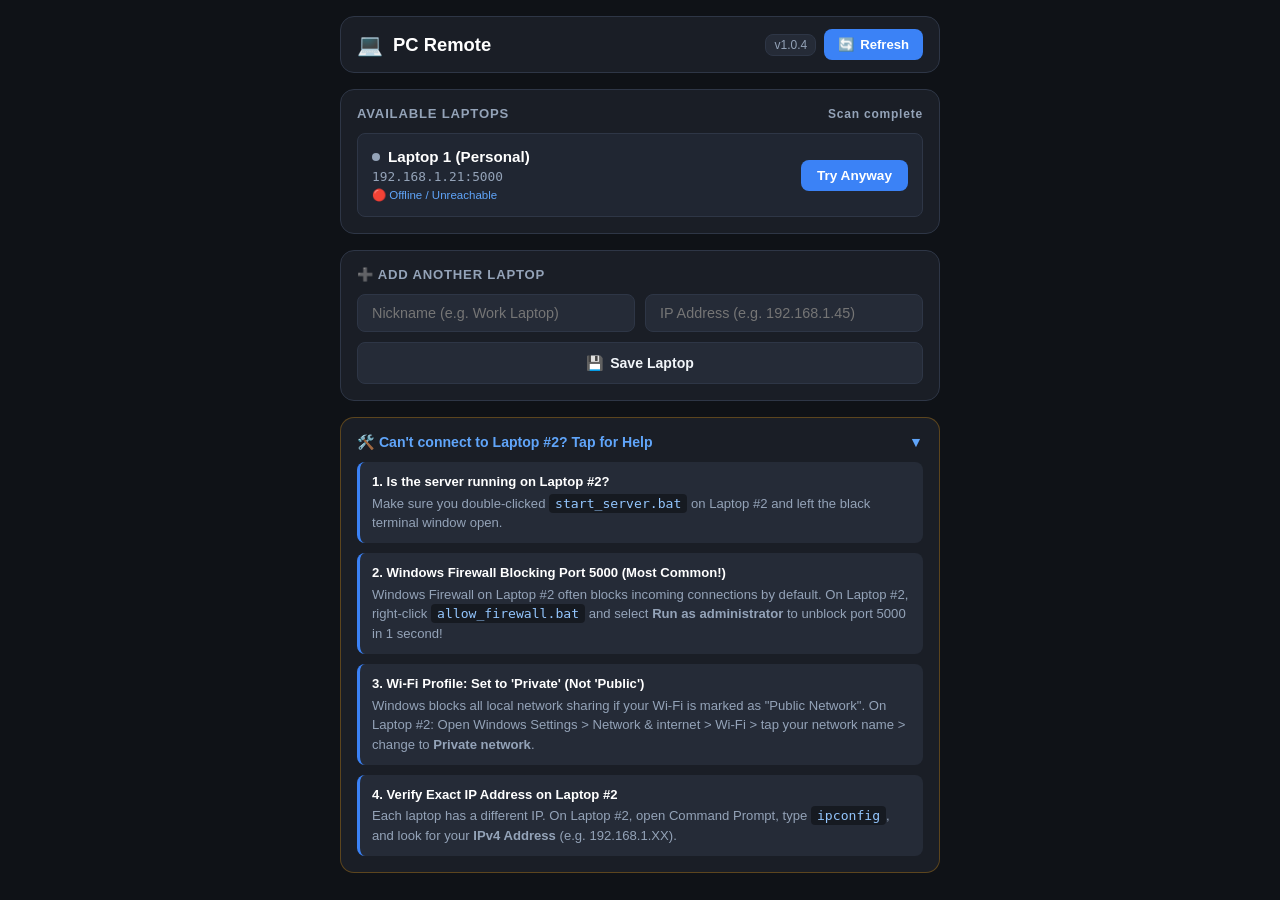
==== android_client/app/src/main/assets/index.html @ 645308ea "Add Connection Hub Dashboard with live status and refresh, plus allow_firewall.bat for easy multi-la" ====
<!DOCTYPE html>
<html lang="en">
<head>
  <meta charset="UTF-8">
  <meta name="viewport" content="width=device-width, initial-scale=1.0, maximum-scale=1.0, user-scalable=no, viewport-fit=cover">
  <title>PC Remote - Connection Hub</title>
  <style>
    :root {
      --bg-primary: #0f1217;
      --bg-secondary: #1a1e26;
      --bg-tertiary: #252b37;
      --bg-card: #202632;
      --text-main: #f1f5f9;
      --text-muted: #94a3b8;
      --accent: #3b82f6;
      --accent-hover: #2563eb;
      --accent-glow: rgba(59, 130, 246, 0.35);
      --success: #10b981;
      --danger: #ef4444;
      --warning: #f59e0b;
      --border: #2e3646;
      --radius-sm: 8px;
      --radius-md: 14px;
      --radius-lg: 20px;
      --font: -apple-system, BlinkMacSystemFont, "Segoe UI", Roboto, sans-serif;
    }

    * {
      box-sizing: border-box;
      margin: 0;
      padding: 0;
      -webkit-tap-highlight-color: transparent;
      user-select: none;
    }

    body {
      font-family: var(--font);
      background-color: var(--bg-primary);
      color: var(--text-main);
      min-height: 100vh;
      display: flex;
      flex-direction: column;
      padding: 16px;
    }

    .container {
      max-width: 600px;
      margin: 0 auto;
      width: 100%;
      display: flex;
      flex-direction: column;
      gap: 16px;
    }

    /* Header */
    .header {
      display: flex;
      align-items: center;
      justify-content: space-between;
      padding: 12px 16px;
      background: var(--bg-secondary);
      border: 1px solid var(--border);
      border-radius: var(--radius-md);
    }

    .brand {
      display: flex;
      align-items: center;
      gap: 10px;
    }

    .brand h1 {
      font-size: 1.15rem;
      font-weight: 700;
      color: #fff;
    }

    .badge-version {
      font-size: 0.75rem;
      padding: 3px 8px;
      background: var(--bg-tertiary);
      border-radius: var(--radius-sm);
      color: var(--text-muted);
      border: 1px solid var(--border);
    }

    .btn-refresh {
      background: var(--accent);
      color: white;
      border: none;
      border-radius: var(--radius-sm);
      padding: 8px 14px;
      font-size: 0.82rem;
      font-weight: 600;
      display: flex;
      align-items: center;
      gap: 6px;
      cursor: pointer;
    }

    .btn-refresh:active {
      transform: scale(0.96);
    }

    /* Cards */
    .card {
      background: var(--bg-secondary);
      border: 1px solid var(--border);
      border-radius: var(--radius-md);
      padding: 16px;
    }

    .card-title {
      font-size: 0.82rem;
      font-weight: 700;
      text-transform: uppercase;
      letter-spacing: 0.8px;
      color: var(--text-muted);
      margin-bottom: 12px;
      display: flex;
      align-items: center;
      justify-content: space-between;
    }

    /* Laptops List */
    .laptops-list {
      display: flex;
      flex-direction: column;
      gap: 10px;
    }

    .laptop-card {
      background: var(--bg-card);
      border: 1px solid var(--border);
      border-radius: var(--radius-sm);
      padding: 14px;
      display: flex;
      align-items: center;
      justify-content: space-between;
      cursor: pointer;
      transition: all 0.2s;
    }

    .laptop-card:active {
      transform: scale(0.98);
    }

    .laptop-card.online {
      border-color: rgba(16, 185, 129, 0.4);
      background: rgba(16, 185, 129, 0.05);
    }

    .laptop-info {
      display: flex;
      flex-direction: column;
      gap: 4px;
    }

    .laptop-name-row {
      display: flex;
      align-items: center;
      gap: 8px;
      font-size: 0.95rem;
      font-weight: 700;
      color: #fff;
    }

    .status-dot {
      width: 8px;
      height: 8px;
      border-radius: 50%;
      background: var(--text-muted);
    }

    .status-dot.online {
      background: var(--success);
      box-shadow: 0 0 8px var(--success);
    }

    .status-dot.checking {
      background: var(--warning);
      animation: pulse 1s infinite;
    }

    @keyframes pulse {
      0% { opacity: 0.4; }
      50% { opacity: 1; }
      100% { opacity: 0.4; }
    }

    .laptop-ip {
      font-size: 0.8rem;
      color: var(--text-muted);
      font-family: monospace;
    }

    .laptop-details {
      font-size: 0.72rem;
      color: #60a5fa;
    }

    .btn-connect {
      background: var(--accent);
      color: white;
      border: none;
      border-radius: var(--radius-sm);
      padding: 8px 16px;
      font-size: 0.85rem;
      font-weight: 600;
      cursor: pointer;
    }

    .btn-connect:disabled {
      background: var(--bg-tertiary);
      color: var(--text-muted);
      cursor: not-allowed;
    }

    .btn-delete {
      background: transparent;
      border: none;
      color: var(--text-muted);
      font-size: 1rem;
      cursor: pointer;
      padding: 6px;
      margin-left: 6px;
    }

    /* Add Form */
    .form-group {
      display: flex;
      flex-direction: column;
      gap: 10px;
    }

    .input-row {
      display: flex;
      gap: 10px;
    }

    .input-field {
      flex: 1;
      background: var(--bg-tertiary);
      border: 1px solid var(--border);
      border-radius: var(--radius-sm);
      padding: 10px 14px;
      color: #fff;
      font-size: 0.9rem;
      outline: none;
    }

    .input-field:focus {
      border-color: var(--accent);
    }

    .btn-add {
      background: var(--bg-tertiary);
      color: var(--text-main);
      border: 1px solid var(--border);
      border-radius: var(--radius-sm);
      padding: 12px;
      font-weight: 600;
      font-size: 0.88rem;
      cursor: pointer;
      display: flex;
      align-items: center;
      justify-content: center;
      gap: 6px;
    }

    .btn-add:active {
      background: var(--accent);
      color: white;
    }

    /* Troubleshooting Accordion */
    .troubleshoot-header {
      display: flex;
      align-items: center;
      justify-content: space-between;
      cursor: pointer;
      font-weight: 600;
      font-size: 0.88rem;
      color: #60a5fa;
    }

    .troubleshoot-content {
      margin-top: 12px;
      display: flex;
      flex-direction: column;
      gap: 10px;
      font-size: 0.82rem;
      color: var(--text-muted);
      line-height: 1.5;
    }

    .step-box {
      background: var(--bg-tertiary);
      border-radius: var(--radius-sm);
      padding: 10px 12px;
      border-left: 3px solid var(--accent);
    }

    .step-title {
      font-weight: 700;
      color: #fff;
      margin-bottom: 2px;
    }

    .code-snippet {
      font-family: monospace;
      background: rgba(0,0,0,0.4);
      padding: 2px 6px;
      border-radius: 4px;
      color: #93c5fd;
    }

    /* Toast */
    .toast {
      position: fixed;
      bottom: 20px;
      left: 50%;
      transform: translateX(-50%);
      background: rgba(26, 30, 38, 0.95);
      border: 1px solid var(--border);
      color: #fff;
      padding: 8px 16px;
      border-radius: 20px;
      font-size: 0.82rem;
      box-shadow: 0 4px 12px rgba(0,0,0,0.5);
      display: none;
      z-index: 999;
    }
  </style>
</head>
<body>

  <div class="container">
    
    <!-- Top Header -->
    <header class="header">
      <div class="brand">
        <span style="font-size: 1.3rem;">💻</span>
        <div>
          <h1>PC Remote</h1>
        </div>
      </div>
      <div style="display: flex; align-items: center; gap: 8px;">
        <span class="badge-version">v1.0.4</span>
        <button id="btnRefreshAll" class="btn-refresh" title="Scan and Test Laptops">
          <span>🔄</span> Refresh
        </button>
      </div>
    </header>

    <!-- Saved Laptops Section -->
    <div class="card">
      <div class="card-title">
        <span>Available Laptops</span>
        <span id="scanStatusText" style="font-size: 0.75rem; text-transform: none; color: var(--text-muted);">Ready</span>
      </div>
      
      <div id="laptopsContainer" class="laptops-list">
        <!-- Rendered by JS -->
      </div>
    </div>

    <!-- Add Laptop Section -->
    <div class="card">
      <div class="card-title">➕ Add Another Laptop</div>
      <div class="form-group">
        <div class="input-row">
          <input type="text" id="inputPcName" class="input-field" placeholder="Nickname (e.g. Work Laptop)">
          <input type="text" id="inputPcIp" class="input-field" placeholder="IP Address (e.g. 192.168.1.45)">
        </div>
        <button id="btnSavePc" class="btn-add">
          <span>💾</span> Save Laptop
        </button>
      </div>
    </div>

    <!-- Interactive Troubleshooting Guide -->
    <div class="card" style="border-color: rgba(245, 158, 11, 0.3);">
      <div id="btnToggleTroubleshoot" class="troubleshoot-header">
        <span>🛠️ Can't connect to Laptop #2? Tap for Help</span>
        <span id="troubleshootArrow">▼</span>
      </div>

      <div id="troubleshootBody" class="troubleshoot-content">
        <div class="step-box">
          <div class="step-title">1. Is the server running on Laptop #2?</div>
          <div>Make sure you double-clicked <span class="code-snippet">start_server.bat</span> on Laptop #2 and left the black terminal window open.</div>
        </div>

        <div class="step-box">
          <div class="step-title">2. Windows Firewall Blocking Port 5000 (Most Common!)</div>
          <div>Windows Firewall on Laptop #2 often blocks incoming connections by default. On Laptop #2, right-click <span class="code-snippet">allow_firewall.bat</span> and select <strong>Run as administrator</strong> to unblock port 5000 in 1 second!</div>
        </div>

        <div class="step-box">
          <div class="step-title">3. Wi-Fi Profile: Set to 'Private' (Not 'Public')</div>
          <div>Windows blocks all local network sharing if your Wi-Fi is marked as "Public Network". On Laptop #2: Open Windows Settings &gt; Network &amp; internet &gt; Wi-Fi &gt; tap your network name &gt; change to <strong>Private network</strong>.</div>
        </div>

        <div class="step-box">
          <div class="step-title">4. Verify Exact IP Address on Laptop #2</div>
          <div>Each laptop has a different IP. On Laptop #2, open Command Prompt, type <span class="code-snippet">ipconfig</span>, and look for your <strong>IPv4 Address</strong> (e.g. 192.168.1.XX).</div>
        </div>
      </div>
    </div>

  </div>

  <div id="toastBox" class="toast"></div>

  <script>
    const DEFAULT_LAPTOPS = [
      { name: "Laptop 1 (Personal)", ip: "192.168.1.21", port: "5000" }
    ];

    function getLaptops() {
      try {
        const raw = localStorage.getItem("pcremote_devices");
        if (raw) return JSON.parse(raw);
      } catch (e) {}
      return DEFAULT_LAPTOPS;
    }

    function saveLaptops(list) {
      localStorage.setItem("pcremote_devices", JSON.stringify(list));
    }

    const container = document.getElementById("laptopsContainer");
    const scanStatusText = document.getElementById("scanStatusText");
    const toastBox = document.getElementById("toastBox");

    function showToast(msg) {
      toastBox.textContent = msg;
      toastBox.style.display = "block";
      setTimeout(() => { toastBox.style.display = "none"; }, 2500);
    }

    // Ping / Test connection to a laptop
    async function testLaptopConnection(ip, port) {
      const url = `http://${ip}:${port}/api/status`;
      const controller = new AbortController();
      const timeoutId = setTimeout(() => controller.abort(), 2000);

      try {
        const res = await fetch(url, { signal: controller.signal });
        clearTimeout(timeoutId);
        if (res.ok) {
          const data = await res.json();
          return { online: true, data: data };
        }
      } catch (e) {}
      return { online: false };
    }

    async function renderAndScan() {
      const laptops = getLaptops();
      container.innerHTML = "";
      scanStatusText.textContent = "Scanning...";

      for (let i = 0; i < laptops.length; i++) {
        const pc = laptops[i];
        const card = document.createElement("div");
        card.className = "laptop-card";
        card.id = `pc-card-${i}`;

        card.innerHTML = `
          <div class="laptop-info">
            <div class="laptop-name-row">
              <span id="dot-${i}" class="status-dot checking"></span>
              <span>${pc.name}</span>
            </div>
            <div class="laptop-ip">${pc.ip}:${pc.port}</div>
            <div id="details-${i}" class="laptop-details">Checking status...</div>
          </div>
          <div style="display:flex; align-items:center;">
            <button id="btn-${i}" class="btn-connect" disabled>Connect</button>
            ${laptops.length > 1 ? `<button class="btn-delete" data-index="${i}">🗑️</button>` : ''}
          </div>
        `;

        container.appendChild(card);

        // Delete button
        const delBtn = card.querySelector(".btn-delete");
        if (delBtn) {
          delBtn.addEventListener("click", (e) => {
            e.stopPropagation();
            const idx = parseInt(delBtn.dataset.index);
            const updated = getLaptops().filter((_, k) => k !== idx);
            saveLaptops(updated);
            renderAndScan();
            showToast("Laptop removed");
          });
        }

        // Connect button
        const connectBtn = card.querySelector(`#btn-${i}`);
        connectBtn.addEventListener("click", () => {
          connectToPc(pc.ip, pc.port);
        });

        // Test connection in background
        testLaptopConnection(pc.ip, pc.port).then((result) => {
          const dot = document.getElementById(`dot-${i}`);
          const details = document.getElementById(`details-${i}`);
          const cBtn = document.getElementById(`btn-${i}`);
          const cCard = document.getElementById(`pc-card-${i}`);

          if (result.online) {
            dot.className = "status-dot online";
            cCard.classList.add("online");
            const d = result.data;
            const bat = d.battery ? `${d.battery.percent}%` : '';
            const res = d.screen ? `${d.screen.width}x${d.screen.height}` : '';
            details.textContent = `🟢 Online • ${res} ${bat ? '• 🔋 ' + bat : ''}`;
            cBtn.disabled = false;
            cBtn.textContent = "Connect";
          } else {
            dot.className = "status-dot";
            details.textContent = "🔴 Offline / Unreachable";
            cBtn.disabled = false;
            cBtn.textContent = "Try Anyway";
          }
        });
      }

      scanStatusText.textContent = "Scan complete";
    }

    function connectToPc(ip, port) {
      showToast(`Connecting to ${ip}:${port}...`);
      if (window.AndroidHost && typeof window.AndroidHost.switchLaptop === 'function') {
        window.AndroidHost.switchLaptop(`${ip}:${port}`);
      } else {
        window.location.href = `http://${ip}:${port}`;
      }
    }

    // Add Laptop Form
    document.getElementById("btnSavePc").addEventListener("click", () => {
      const nameInput = document.getElementById("inputPcName");
      const ipInput = document.getElementById("inputPcIp");

      let name = (nameInput.value || "Laptop").trim();
      let ip = (ipInput.value || "").trim();

      if (!ip) {
        showToast("Please enter an IP address");
        return;
      }

      let port = "5000";
      if (ip.includes(":")) {
        const parts = ip.split(":");
        ip = parts[0];
        port = parts[1];
      }

      const laptops = getLaptops();
      laptops.push({ name: name, ip: ip, port: port });
      saveLaptops(laptops);

      nameInput.value = "";
      ipInput.value = "";
      showToast("Laptop added!");
      renderAndScan();
    });

    // Refresh Button
    document.getElementById("btnRefreshAll").addEventListener("click", () => {
      renderAndScan();
      showToast("Scanning network for laptops...");
    });

    // Troubleshooting Toggle
    const btnTroubleshoot = document.getElementById("btnToggleTroubleshoot");
    const troubleshootBody = document.getElementById("troubleshootBody");
    const troubleshootArrow = document.getElementById("troubleshootArrow");

    btnTroubleshoot.addEventListener("click", () => {
      const isOpen = troubleshootBody.style.display === "flex";
      troubleshootBody.style.display = isOpen ? "none" : "flex";
      troubleshootArrow.textContent = isOpen ? "▼" : "▲";
    });

    // Initial scan
    renderAndScan();
  </script>
</body>
</html>
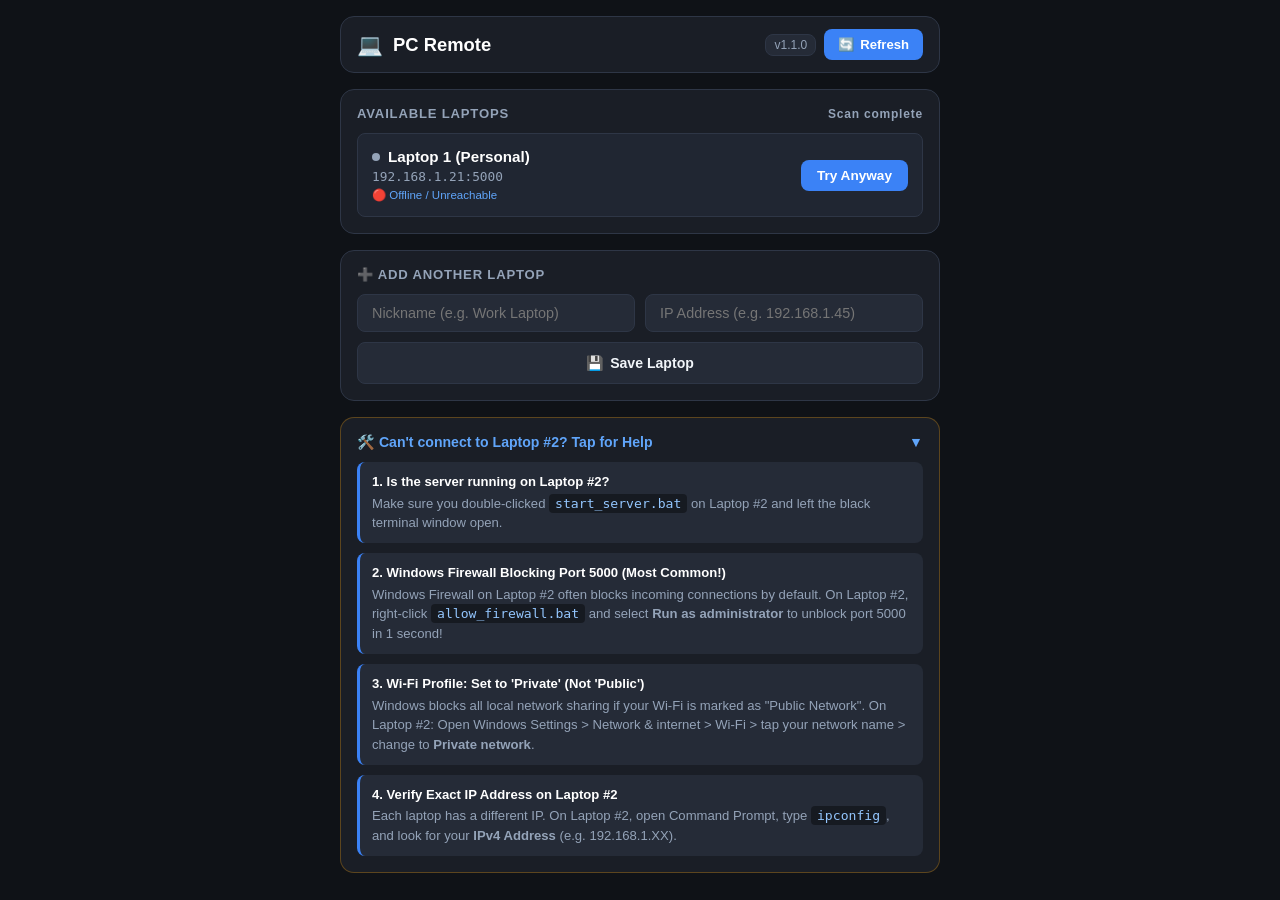
==== commit bb56c16e: "Revamp app into dedicated Drawing Pad for Affinity on Windows with stylus pressure, strict palm reje" ====
--- a/android_client/app/src/main/assets/index.html
+++ b/android_client/app/src/main/assets/index.html
@@ -346,7 +346,7 @@
         </div>
       </div>
       <div style="display: flex; align-items: center; gap: 8px;">
-        <span class="badge-version">v1.0.4</span>
+        <span class="badge-version">v1.1.0</span>
         <button id="btnRefreshAll" class="btn-refresh" title="Scan and Test Laptops">
           <span>🔄</span> Refresh
         </button>
